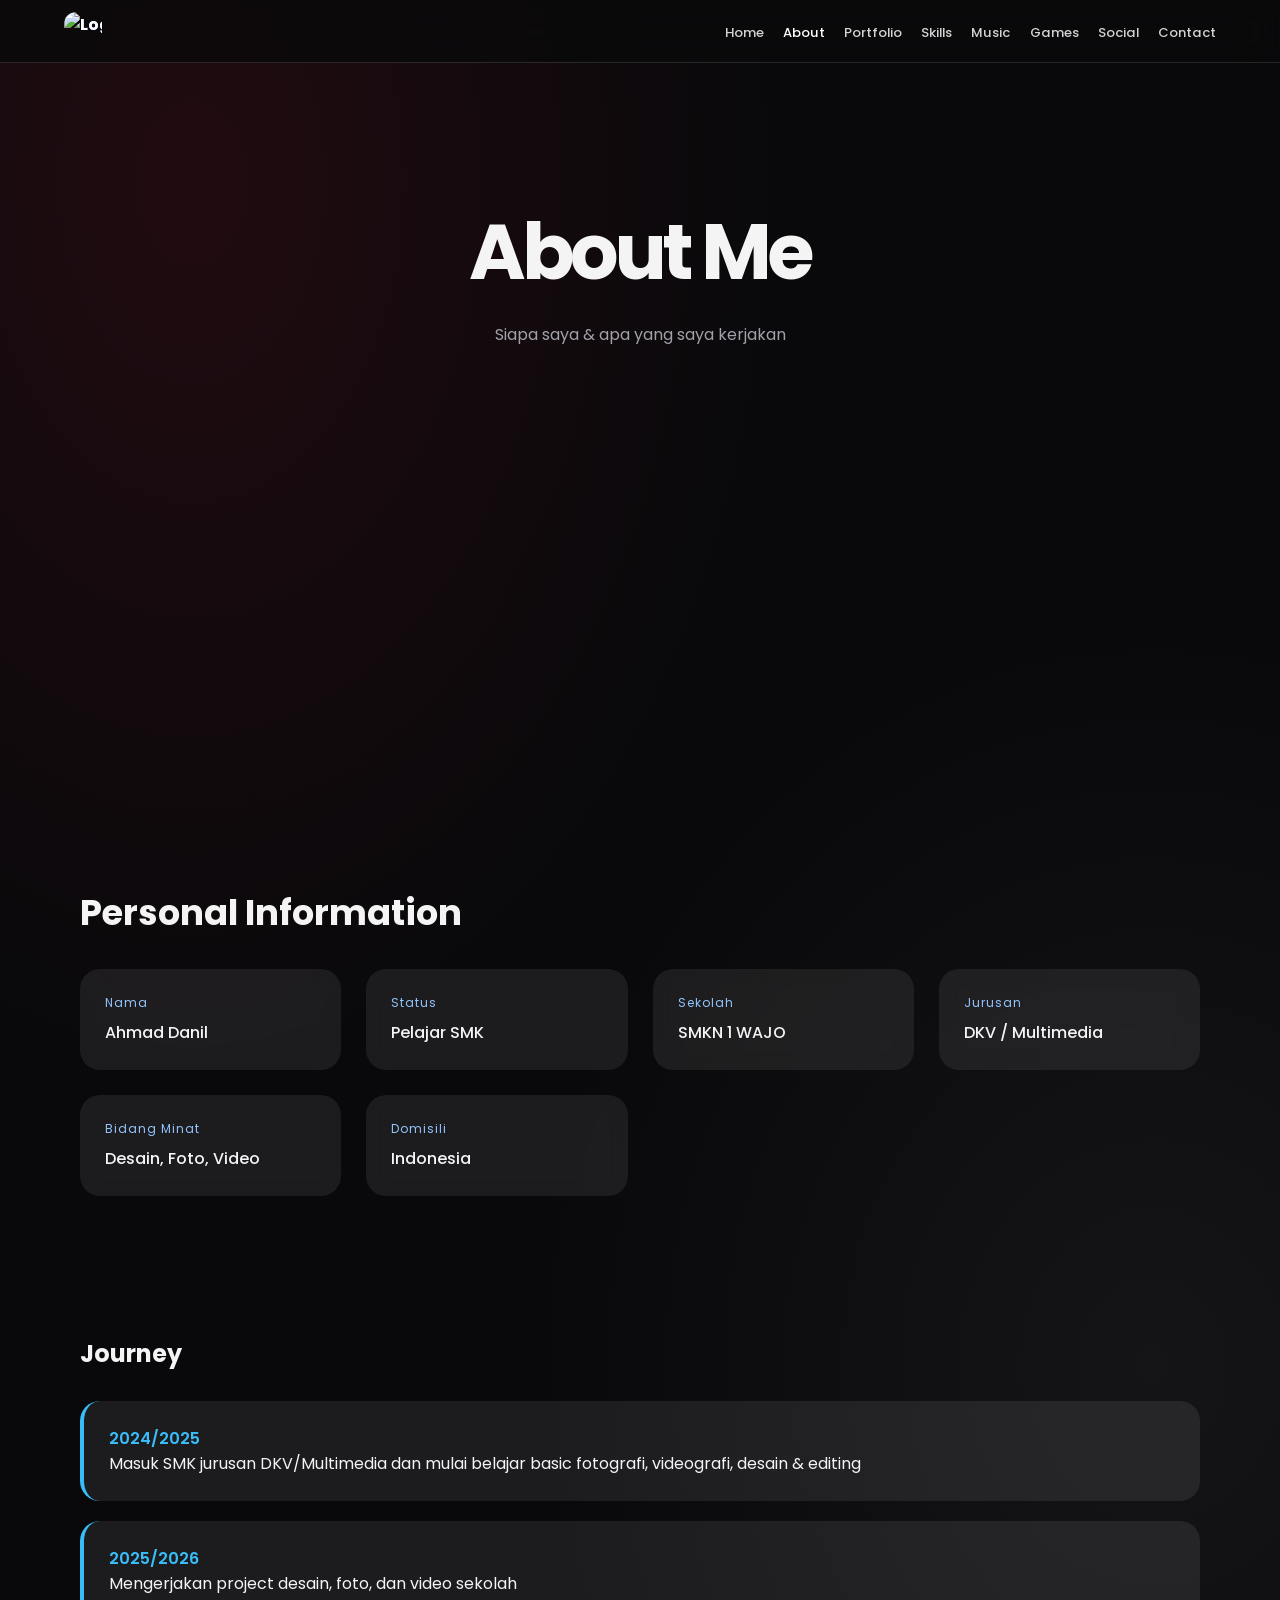
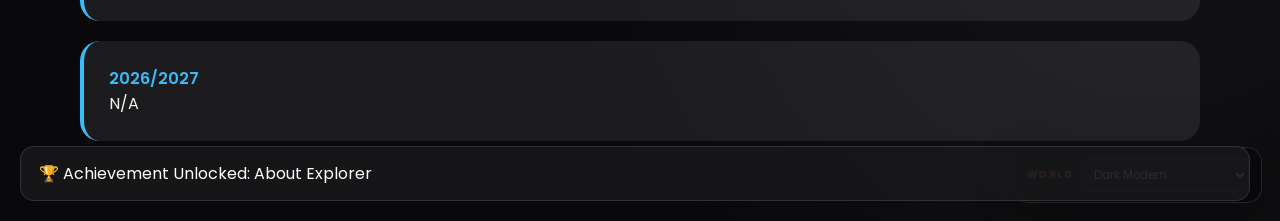
==== about.html @ e3b8fa99 "Fix profile portrait fallback and DKV heading" ====
<!DOCTYPE html>
<html lang="id">
<head>
  <meta charset="UTF-8">
  <title>About | Ahmad Danil</title>
  <meta name="viewport" content="width=device-width, initial-scale=1.0">
  <link rel="stylesheet" href="style.css">
</head>
<body>

<nav>
  <div class="logo" id="secretLogo">
    <img src="motion1.gif" alt="Logo">
  </div>

  <ul>
    <li><a href="index.html">Home</a></li>
    <li><a class="active" href="about.html">About</a></li>
    <li><a href="portofolio.html">Portfolio</a></li>
    <li><a href="skills.html">Skills</a></li>
    <li><a href="music.html">Music</a></li>
    <li><a href="games.html">Games</a></li>
    <li><a href="social.html">Social</a></li>
    <li><a href="contact.html">Contact</a></li>
  </ul>
</nav>

<section class="page-title">
  <h1>About Me</h1>
  <p>Siapa saya & apa yang saya kerjakan</p>
</section>

<section class="about-wrap">
  <div class="about-img">
    <img src="profile.jpg" data-fallback="WhatsApp%20Image%202026-09-15%20at%2008.27.59.jpeg" alt="Foto Ahmad Danil">
  </div>

  <div class="about-text">
    <h2>Ahmad Danil</h2>
    <h4>SMKN 1 WAJO · DESAIN KOMUNIKASI VISUAL</h4>
    <p>
      Saya adalah siswa SMKN 1 WAJO jurusan DKV/Multimedia yang memiliki minat besar
      pada dunia visual kreatif. Saya terbiasa mengerjakan desain grafis,
      fotografi, videografi, serta editing video dengan pendekatan modern.
    </p>
    <p>
      Bagi saya, visual bukan hanya tampilan, tetapi juga cara bercerita.
    </p>
  </div>
</section>

<section class="personal-info">
  <h2>Personal Information</h2>

  <div class="info-grid">
    <div class="info-item">
      <span>Nama</span>
      <p>Ahmad Danil</p>
    </div>

    <div class="info-item">
      <span>Status</span>
      <p>Pelajar SMK</p>
    </div>

    <div class="info-item">
      <span>Sekolah</span>
      <p>SMKN 1 WAJO</p>
    </div>

    <div class="info-item">
      <span>Jurusan</span>
      <p>DKV / Multimedia</p>
    </div>

    <div class="info-item">
      <span>Bidang Minat</span>
      <p>Desain, Foto, Video</p>
    </div>

    <div class="info-item">
      <span>Domisili</span>
      <p>Indonesia</p>
    </div>
  </div>
</section>

<section class="timeline">
  <h2>Journey</h2>

  <div class="timeline-item">
    <span>2024/2025</span>
    <p>Masuk SMK jurusan DKV/Multimedia dan mulai belajar basic fotografi, videografi, desain & editing</p>
  </div>

  <div class="timeline-item">
    <span>2025/2026</span>
    <p>Mengerjakan project desain, foto, dan video sekolah</p>
  </div>

  <div class="timeline-item">
    <span>2026/2027</span>
    <p>N/A</p>
  </div>
</section>

<div id="achievement">
  🏆 Achievement Unlocked:
  About Explorer
</div>

<script src="main.js"></script>

</body>
</html>
---- style.css ----
@import url('https://fonts.googleapis.com/css2?family=Poppins:wght@300;400;600;700&display=swap');

:root {
  --blue: #38bdf8;
  --purple: #818cf8;
  --dark: #020617;
  --glass: rgba(255,255,255,0.08);
}

* {
  margin: 0;
  padding: 0;
  box-sizing: border-box;
  font-family: 'Poppins', sans-serif;
}

body {
  background: radial-gradient(circle at top, #0f172a, #020617 60%);
  color: #e5e7eb;
  overflow-x: hidden;
}

/* ===== BACKGROUND ANIMATED BLOBS ===== */
.blob {
  position: absolute;
  width: 300px;
  height: 300px;
  background: linear-gradient(135deg, var(--blue), var(--purple));
  filter: blur(120px);
  opacity: 0.4;
  animation: float 10s infinite alternate;
}

.blob.one { top: 10%; left: 5%; }
.blob.two { bottom: 10%; right: 5%; animation-delay: 3s; }

@keyframes float {
  from { transform: translateY(0); }
  to { transform: translateY(-60px); }
}

/* ===== NAVBAR ===== */
nav {
  position: fixed;
  width: 100%;
  top: 0;
  backdrop-filter: blur(12px);
  background: rgba(2,6,23,.7);
  display: flex;
  justify-content: space-between;
  padding: 18px 70px;
  z-index: 100;
}

.logo {
  font-size: 1.6rem;
  font-weight: 700;
  background: linear-gradient(90deg, var(--blue), var(--purple));
  -webkit-background-clip: text;
  -webkit-text-fill-color: transparent;
}

nav ul {
  list-style: none;
  display: flex;
  gap: 30px;
}

nav ul li a {
  color: #e5e7eb;
  text-decoration: none;
  font-weight: 500;
  position: relative;
}

nav ul li a::after {
  content: "";
  position: absolute;
  left: 0;
  bottom: -6px;
  width: 0;
  height: 2px;
  background: var(--blue);
  transition: .3s;
}

nav ul li a:hover::after {
  width: 100%;
}

/* ===== HERO ===== */
.hero {
  min-height: 100vh;
  padding: 140px 80px;
  display: grid;
  grid-template-columns: 1.2fr 1fr;
  align-items: center;
}

.hero h1 {
  font-size: 3.8rem;
}

.hero span {
  background: linear-gradient(90deg, var(--blue), var(--purple));
  -webkit-background-clip: text;
  -webkit-text-fill-color: transparent;
}

.hero p {
  margin: 20px 0;
  line-height: 1.9;
  max-width: 520px;
}

.btn {
  display: inline-block;
  padding: 14px 36px;
  border-radius: 40px;
  background: linear-gradient(90deg, var(--blue), var(--purple));
  color: #020617;
  font-weight: 600;
  text-decoration: none;
  transition: .3s;
}

.btn:hover {
  transform: translateY(-5px) scale(1.03);
  box-shadow: 0 20px 40px rgba(129,140,248,.4);
}

/* ===== PORTFOLIO CARD ===== */
.grid {
  display: grid;
  grid-template-columns: repeat(auto-fit,minmax(260px,1fr));
  gap: 30px;
  padding: 80px;
}

.card {
  position: relative;
  height: 280px;
  border-radius: 25px;
  overflow: hidden;
  background: #020617;
  cursor: pointer;
}

.card::before {
  content: "";
  position: absolute;
  inset: 0;
  background: linear-gradient(180deg, transparent, rgba(2,6,23,.9));
}

.card h3 {
  position: absolute;
  bottom: 20px;
  left: 20px;
}

.card:hover {
  transform: translateY(-10px);
}

/* ===== SKILLS BAR ===== */
.skill {
  margin: 25px 80px;
}

.skill span {
  display: flex;
  justify-content: space-between;
}

.bar {
  height: 10px;
  background: #020617;
  border-radius: 20px;
  overflow: hidden;
  margin-top: 8px;
}

.bar div {
  height: 100%;
  background: linear-gradient(90deg, var(--blue), var(--purple));
  width: 0;
  transition: width 1.5s ease;
}
/* ===== ABOUT ===== */
.about-wrap {
  padding: 60px 80px;
  display: grid;
  grid-template-columns: 1fr 1.2fr;
  gap: 60px;
  align-items: center;
}

.about-img img {
  width: 360px;        /* ukuran FIX */
  max-width: 100%;    /* biar aman di layar kecil */
  height: auto;       /* PENTING: anti ke-cut */
  object-fit: cover;
  border-radius: 30px;
  box-shadow: 0 25px 60px rgba(56,189,248,.35);
  display: block;
}

.about-text h2 {
  font-size: 2.4rem;
}

.about-text h4 {
  color: #94a3b8;
  margin-bottom: 20px;
}

.about-text p {
  line-height: 1.9;
  margin-bottom: 15px;
}

/* TIMELINE */
.timeline {
  padding: 60px 80px;
}

.timeline h2 {
  margin-bottom: 30px;
}

.timeline-item {
  background: rgba(255,255,255,.08);
  padding: 25px;
  border-radius: 20px;
  margin-bottom: 20px;
  border-left: 4px solid var(--blue);
}

.timeline-item span {
  font-weight: 600;
  color: var(--blue);
}

/* ===== CONTACT ===== */
.contact-wrap {
  padding: 60px 80px;
  display: grid;
  grid-template-columns: 1fr 1fr;
  gap: 50px;
}

.contact-info {
  display: grid;
  gap: 20px;
}

.contact-card {
  padding: 30px;
  border-radius: 25px;
  background: rgba(255,255,255,.08);
  transition: .3s;
}

.contact-card:hover {
  transform: translateY(-8px);
  box-shadow: 0 20px 40px rgba(129,140,248,.3);
}

/* FORM */
.contact-form {
  background: rgba(255,255,255,.08);
  padding: 40px;
  border-radius: 30px;
}

.contact-form h3 {
  margin-bottom: 20px;
}

.contact-form input,
.contact-form textarea {
  width: 100%;
  padding: 14px;
  margin-bottom: 15px;
  border: none;
  border-radius: 12px;
  background: #020617;
  color: #e5e7eb;
}

.contact-form button {
  width: 100%;
  padding: 14px;
  border: none;
  border-radius: 30px;
  background: linear-gradient(90deg, var(--blue), var(--purple));
  font-weight: 600;
  cursor: pointer;
}
/* ===== SKILLS GRID ===== */
.skill-grid {
  padding: 60px 80px;
  display: grid;
  grid-template-columns: repeat(auto-fit, minmax(260px,1fr));
  gap: 30px;
}

.skill-card {
  background: rgba(255,255,255,.08);
  border-radius: 25px;
  padding: 30px;
  transition: .4s;
}

.skill-card:hover {
  transform: translateY(-10px);
  box-shadow: 0 25px 50px rgba(129,140,248,.35);
}

.skill-card h3 {
  margin-bottom: 8px;
}

.skill-card p {
  font-size: .9rem;
  color: #cbd5f5;
  margin-bottom: 15px;
}

/* TOOLS */
.tools {
  padding: 40px 80px;
}

.tools h2 {
  margin-bottom: 25px;
}

.tools-grid {
  display: flex;
  flex-wrap: wrap;
  gap: 15px;
}

.tools-grid span {
  padding: 10px 18px;
  background: rgba(255,255,255,.08);
  border-radius: 30px;
  font-size: .9rem;
  transition: .3s;
}

.tools-grid span:hover {
  background: linear-gradient(90deg,var(--blue),var(--purple));
  color: #020617;
}

/* STATS */
.stats {
  padding: 60px 80px 100px;
  display: grid;
  grid-template-columns: repeat(auto-fit,minmax(200px,1fr));
  gap: 30px;
}

.stat {
  text-align: center;
  background: rgba(255,255,255,.08);
  border-radius: 25px;
  padding: 40px 20px;
}

.stat h1 {
  font-size: 3rem;
  background: linear-gradient(90deg,var(--blue),var(--purple));
  -webkit-background-clip: text;
  -webkit-text-fill-color: transparent;
}
/* ===== PORTFOLIO FILTER ===== */
.portfolio-filter {
  padding: 20px 80px 50px;
  display: flex;
  gap: 15px;
  flex-wrap: wrap;
}

.filter-btn {
  padding: 10px 22px;
  border-radius: 30px;
  border: none;
  background: rgba(255,255,255,.08);
  color: #e5e7eb;
  cursor: pointer;
  transition: .3s;
}

.filter-btn.active,
.filter-btn:hover {
  background: linear-gradient(90deg,var(--blue),var(--purple));
  color: #020617;
  font-weight: 600;
}

/* ===== PORTFOLIO GRID ===== */
.portfolio-grid {
  padding: 0 80px 100px;
  display: grid;
  grid-template-columns: repeat(auto-fit,minmax(280px,1fr));
  gap: 30px;
}

.portfolio-item {
  position: relative;
  height: 280px;
  border-radius: 25px;
  background: linear-gradient(135deg,#020617,#0f172a);
  background-size: contain;      /* ⬅️ ini yang penting */
  background-position: center;
  background-repeat: no-repeat;
  overflow: hidden;
  cursor: pointer;
  transform: translateY(30px);
  opacity: 0;
  transition: .6s;
}

/* Fake thumbnail */
.portfolio-item::before {
  content: "";
  position: absolute;
  inset: 0;
  background: linear-gradient(135deg,rgba(56,189,248,.25),rgba(129,140,248,.15));
}

/* Overlay */
.overlay {
  position: absolute;
  inset: 0;
  background: linear-gradient(180deg,transparent,rgba(2,6,23,.95));
  display: flex;
  flex-direction: column;
  justify-content: flex-end;
  padding: 25px;
  opacity: 0;
  transition: .4s;
}

.portfolio-item:hover .overlay {
  opacity: 1;
}

.portfolio-item:hover {
  transform: translateY(-12px) scale(1.02);
  box-shadow: 0 30px 60px rgba(129,140,248,.35);
}

/* Show animation */
.portfolio-item.show {
  opacity: 1;
  transform: translateY(0);
}
/* ===== PERSONAL INFO ===== */
.personal-info {
  padding: 80px;
}

.personal-info h2 {
  margin-bottom: 30px;
  font-size: 2.2rem;
}

.info-grid {
  display: grid;
  grid-template-columns: repeat(auto-fit, minmax(220px, 1fr));
  gap: 25px;
}

.info-item {
  background: rgba(255,255,255,.08);
  border-radius: 20px;
  padding: 25px;
  transition: .4s;
  backdrop-filter: blur(10px);
}

.info-item:hover {
  transform: translateY(-8px);
  box-shadow: 0 20px 40px rgba(129,140,248,.35);
}

.info-item span {
  display: block;
  font-size: .75rem;
  letter-spacing: 1px;
  color: #93c5fd;
  margin-bottom: 8px;
}

.info-item p {
  font-size: 1rem;
  font-weight: 500;
}
/* ===============================
   HERO IMAGE FIX (HOME)
================================ */
.hero img {
  width: 320px;      /* ukuran foto */
  max-width: 100%;
  height: auto;      /* ANTI KE CUT */
  object-fit: cover;
  display: block;
}
/* =========================================
   INTERACTIVE HOME + ABOUT (ONE BLOCK)
========================================= */

/* HERO IMAGE */
.hero img {
  width: 320px;
  max-width: 100%;
  border-radius: 22px;
  animation: float 6s ease-in-out infinite;
  transition: 0.4s;
  box-shadow: 0 30px 70px rgba(0,255,255,0.35);
}

.hero img:hover {
  transform: scale(1.05) rotate(1deg);
  box-shadow: 0 40px 90px rgba(0,255,255,0.55);
}

/* FLOATING */
@keyframes float {
  0% { transform: translateY(0); }
  50% { transform: translateY(-18px); }
  100% { transform: translateY(0); }
}

/* HERO TEXT GLOW */
.hero h1 span {
  background: linear-gradient(90deg,#00ffff,#7c7cff);
  -webkit-background-clip: text;
  -webkit-text-fill-color: transparent;
  animation: glow 3s infinite alternate;
}

@keyframes glow {
  from { text-shadow: 0 0 10px rgba(0,255,255,.3); }
  to   { text-shadow: 0 0 30px rgba(0,255,255,.9); }
}

/* BUTTON SHINE */
.btn {
  position: relative;
  overflow: hidden;
}

.btn::after {
  content: "";
  position: absolute;
  inset: 0;
  left: -100%;
  background: linear-gradient(120deg,transparent,rgba(255,255,255,.5),transparent);
  transition: .6s;
}

.btn:hover::after {
  left: 100%;
}

/* ABOUT IMAGE */
.about-img img {
  width: 300px;
  max-width: 100%;
  border-radius: 22px;
  transition: .4s;
  box-shadow: 0 25px 60px rgba(0,0,0,.45);
}

.about-img img:hover {
  transform: scale(1.05) rotate(-1deg);
}

/* ABOUT INFO CARD */
.about-info {
  display: grid;
  grid-template-columns: repeat(auto-fit,minmax(160px,1fr));
  gap: 15px;
  margin-top: 30px;
}

.about-info div {
  padding: 16px;
  border-radius: 14px;
  background: rgba(255,255,255,.08);
  backdrop-filter: blur(10px);
  transition: .35s;
}

.about-info div:hover {
  background: rgba(0,255,255,.18);
  transform: translateY(-6px);
}

.about-info span {
  display: block;
  font-size: 12px;
  color: #00ffff;
  margin-bottom: 4px;
}

/* SCROLL FADE */
section,
.about-img,
.about-text {
  opacity: 0;
  transform: translateY(40px);
  transition: .8s ease;
}

.show {
  opacity: 1;
  transform: translateY(0);
}
body {
  padding-top: 100px;
}
.page-title {
  padding: 140px 80px 60px;
  text-align: center;
}

.page-title h1 {
  font-size: 3rem;
}

.page-title p {
  color: #94a3b8;
}
.logo img {
  width: 42px;
  height: 42px;
  object-fit: cover;
  border-radius: 30%;
}
nav {
  padding: 8px 50px; 
  min-height: auto;
}
nav {
  display: flex;
  align-items: center;
}
.portfolio-item {
  position: relative;
  height: 280px;
  border-radius: 25px;
  overflow: hidden;

  /* BLUR BACKGROUND */
  background-size: cover;
  background-position: center;
}

/* layer blur */
.portfolio-item::before {
  content: "";
  position: absolute;
  inset: 0;
  background: inherit; /* PAKE GAMBAR YANG SAMA */
  background-size: cover;
  background-position: center;
  filter: blur(22px);
  transform: scale(1.2);
  opacity: .6;
}
.portfolio-item::after {
  content: "";
  position: absolute;
  inset: 0;
  background: inherit;
  background-size: contain; 
  background-position: center;
  background-repeat: no-repeat;
  z-index: 2;
}
.overlay {
  position: absolute;
  inset: 0;
  z-index: 3;

  display: flex;
  flex-direction: column;
  justify-content: flex-end;

  padding: 25px;
  background: linear-gradient(180deg, transparent, rgba(2,6,23,.95));
  opacity: 0;
  transition: .4s;
}
.music-grid,
.game-grid,
.social-grid {
  padding: 80px;
  display: grid;
  grid-template-columns: repeat(auto-fit,minmax(250px,1fr));
  gap: 30px;
}

.music-card,
.game-card,
.social-card {
  position: relative;
  overflow: hidden;
  border-radius: 24px;
  background: rgba(255,255,255,.08);
  backdrop-filter: blur(10px);
  transition: .4s;
  text-decoration: none;
  color: white;
}

.music-card:hover,
.game-card:hover,
.social-card:hover {
  transform: translateY(-10px) scale(1.03);
  box-shadow: 0 30px 60px rgba(0,255,255,.25);
}

.music-card img,
.game-card img,
.social-card img {
  width: 100%;
  height: 240px;
  object-fit: cover;
}

.social-card {
  padding: 25px;
  text-align: center;
}

.social-card img {
  width: 90px;
  height: 90px;
  object-fit: contain;
}
/* ===================================
   MUSIC / GAME / SOCIAL
=================================== */

.music-grid,
.game-grid,
.social-grid {

  padding: 80px;
  display: grid;

  grid-template-columns:
  repeat(auto-fit,minmax(260px,1fr));

  gap: 30px;
}

.music-card,
.game-card,
.social-card {

  position: relative;
  overflow: hidden;
  border-radius: 24px;

  background: rgba(255,255,255,.08);

  backdrop-filter: blur(12px);

  transition: .4s;
}

.music-card:hover,
.game-card:hover,
.social-card:hover {

  transform: translateY(-10px) scale(1.03);

  box-shadow:
  0 30px 60px rgba(0,255,255,.25);
}

.music-card img,
.game-card img {

  width: 100%;
  height: 260px;
  object-fit: cover;
}

.social-card {

  padding: 40px 20px;
  text-align: center;
  text-decoration: none;
  color: white;
}

.social-card img {

  width: 90px;
  height: 90px;
  object-fit: contain;
  margin-bottom: 20px;
}

.spotify-section {

  padding: 0 80px 100px;
}

.spotify-section h2 {

  margin-bottom: 20px;
}

.overlay {

  position: absolute;
  inset: 0;

  background:
  linear-gradient(
    180deg,
    transparent,
    rgba(2,6,23,.95)
  );

  display: flex;
  flex-direction: column;
  justify-content: flex-end;

  padding: 25px;

  transition: .4s;
}

.page-title {

  padding: 150px 80px 60px;
  text-align: center;
}

.page-title h1 {

  font-size: 3rem;
  margin-bottom: 10px;
}

.page-title p {

  color: #94a3b8;
}
.music-grid{
  display:grid;
  grid-template-columns:
  repeat(auto-fit,minmax(220px,1fr));

  gap:25px;
  padding:40px 80px;
}

.music-card{
  position:relative;
  aspect-ratio:1/1;
  border-radius:24px;
  overflow:hidden;
  cursor:pointer;

  transition:.4s;
  background:#111827;
}

.music-card img{
  width:100%;
  height:100%;
  object-fit:cover;
  transition:.5s;
}

.music-overlay{
  position:absolute;
  inset:0;

  background:linear-gradient(
    to top,
    rgba(0,0,0,.8),
    transparent
  );

  display:flex;
  flex-direction:column;
  justify-content:flex-end;

  padding:20px;
}

.music-card:hover{
  transform:translateY(-10px);
  box-shadow:0 25px 60px rgba(0,255,255,.25);
}

.music-card:hover img{
  transform:scale(1.08);
}
/* =========================
   GAMES
========================= */

.games-section {
  padding: 40px 80px;
}

.games-section h2 {
  margin-bottom: 25px;
  font-size: 2rem;
}

.games-grid {
  display: grid;
  grid-template-columns: repeat(auto-fit,minmax(220px,1fr));
  gap: 25px;
}

/* 1:1 CARD */
.game-card {
  position: relative;
  aspect-ratio: 1 / 1;
  border-radius: 25px;
  overflow: hidden;
  display: block;
  background: #111827;
  transition: .4s;
  text-decoration: none;
}

.game-card img {
  width: 100%;
  height: 100%;
  object-fit: cover;
  transition: .5s;
}

/* OVERLAY */
.game-overlay {
  position: absolute;
  inset: 0;
  background: linear-gradient(
    to top,
    rgba(0,0,0,.9),
    rgba(0,0,0,.1)
  );

  display: flex;
  align-items: end;
  padding: 20px;
}

.game-overlay h3 {
  color: white;
  font-size: 1.2rem;
}

/* HOVER */
.game-card:hover {
  transform: translateY(-10px);
  box-shadow: 0 25px 60px rgba(0,255,255,.25);
}

.game-card:hover img {
  transform: scale(1.08);
}
.hero {
  display: grid;
  grid-template-columns: 1fr 1fr;
  align-items: center;
}

.hero img {
  width: 360px;
  justify-self: end;
  margin-right: 120px;
  border-radius: 28px;
}

/* ===== MUSIC TITLE CENTER ===== */

.favorite-section h2,
.spotify-section h2{

  text-align:center;

  font-size:2rem;

  margin-bottom:35px;
}

/* GLOW LINE */
.favorite-section h2::after,
.spotify-section h2::after{

  content:"";

  display:block;

  width:90px;
  height:4px;

  margin:12px auto 0;

  border-radius:20px;

  background:linear-gradient(
    90deg,
    #00ffff,
    #7c7cff
  );
}

html{
  scroll-behavior:smooth;
}

/* ===== CUSTOM SCROLLBAR ===== */

html{
  scroll-behavior:smooth;
}

::-webkit-scrollbar{
  width:12px;
}

::-webkit-scrollbar-track{
  background:#020617;
}

::-webkit-scrollbar-thumb{

  background:linear-gradient(
    180deg,
    #00ffff,
    #7c7cff
  );

  border-radius:20px;

  border:2px solid #020617;
}

::-webkit-scrollbar-thumb:hover{

  background:linear-gradient(
    180deg,
    #38bdf8,
    #818cf8
  );
}

::-webkit-scrollbar-button{
  display:block;
  height:14px;
  background:#111827;
}

/* =========================
   LOADING SCREEN
========================= */

#loader{

  position:fixed;
  inset:0;

  background:#020617;

  display:flex;
  flex-direction:column;
  justify-content:center;
  align-items:center;

  z-index:999999;

  transition:1s ease;
}

/* LOGO */
.loader-logo{

  width:120px;
  height:120px;

  object-fit:cover;

  margin-bottom:20px;

  filter:
  drop-shadow(0 0 20px #00ffff);

  animation:
  floatLogo 3s ease-in-out infinite;
}

/* TITLE */
#loader h1{

  font-size:2.5rem;

  background:linear-gradient(
    90deg,
    #00ffff,
    #7c7cff
  );

  -webkit-background-clip:text;
  -webkit-text-fill-color:transparent;

  margin-bottom:10px;
}

/* TEXT */
#loader p{

  color:#94a3b8;

  letter-spacing:2px;

  animation:
  pulse 2s infinite;
}

/* FLOAT */
@keyframes floatLogo{

  0%{
    transform:translateY(0);
  }

  50%{
    transform:translateY(-12px);
  }

  100%{
    transform:translateY(0);
  }
}

/* PULSE */
@keyframes pulse{

  0%{
    opacity:.4;
  }

  50%{
    opacity:1;
  }

  100%{
    opacity:.4;
  }
}

/* HIDE */
.loader-hide{

  opacity:0;
  visibility:hidden;
}

/* =========================
   PAGE TRANSITION
========================= */

body{

  opacity:0;

  transform:translateY(20px);

  transition:
  opacity .6s ease,
  transform .6s ease;
}

/* PAGE READY */
body.page-loaded{

  opacity:1;

  transform:translateY(0);
}

/* EXIT */
body.fade-out{

  opacity:0;

  transform:translateY(20px);
}

/* =========================
   CYBER MODE
========================= */

body.cyber-mode{

  filter:
  hue-rotate(120deg)
  saturate(1.4);

  transition:1s;
}

/* =========================
   ACHIEVEMENT
========================= */

#achievement{

  position:fixed;

  bottom:30px;
  right:30px;

  background:
  rgba(0,0,0,.85);

  padding:18px 25px;

  border-radius:18px;

  border:
  1px solid #00ffff;

  color:white;

  transform:
  translateX(400px);

  transition:.6s;

  z-index:999999;
}

#achievement.show{

  transform:
  translateX(0);
}

/* =========================
   MATRIX MODE
========================= */

body.matrix-mode{

  filter:
  hue-rotate(220deg)
  brightness(.9);
}

/* SECRET PLAYER */

#secret-player{

  position:fixed;

  bottom:30px;
  left:30px;

  width:320px;

  opacity:0;
  visibility:hidden;

  transform:
  translateY(30px);

  transition:.5s;

  z-index:999999;
}

#secret-player.show{

  opacity:1;
  visibility:visible;

  transform:
  translateY(0);
}

/* SECRET PLAYER */

#secret-player{

  position:fixed;

  bottom:30px;
  left:30px;

  z-index:999999;

  opacity:0;
  visibility:hidden;

  transform:translateY(20px);

  transition:.4s;
}

#secret-player.show{

  opacity:1;
  visibility:visible;

  transform:translateY(0);
}

/* PLAYER */

#rickroll-player{

  border:none;

  border-radius:18px;

  box-shadow:
  0 20px 50px rgba(0,0,0,.45);
}

/* CLOSE */

#close-player{

  position:absolute;

  top:-10px;
  left:-10px;

  width:28px;
  height:28px;

  border:none;

  border-radius:50%;

  cursor:pointer;

  background:#ff4d4d;

  color:white;

  font-weight:bold;

  z-index:2;
}

/* RANDOM QUOTE */

#quote{

  margin-top:15px;

  color:#94a3b8;

  font-size:.95rem;

  letter-spacing:.5px;

  opacity:.8;
}

/* =========================
   MOBILE RESPONSIVE
========================= */

@media (max-width:768px){

  /* NAVBAR */
  nav{

    padding:12px 20px;

    flex-direction:column;

    gap:15px;
  }

  nav ul{

    gap:15px;

    flex-wrap:wrap;

    justify-content:center;
  }

  /* HERO */
  .hero{

    grid-template-columns:1fr;

    text-align:center;

    padding:140px 25px 80px;
  }

  .hero h1{

    font-size:2.2rem;
  }

  .hero p{

    margin:auto;
  }

  .hero img{

    width:240px;

    margin:auto;
  }

  /* ABOUT */
  .about-wrap{

    grid-template-columns:1fr;

    padding:40px 25px;

    text-align:center;
  }

  .about-img img{

    margin:auto;
  }

  /* GRID */
  .portfolio-grid,
  .music-grid,
  .games-grid,
  .social-grid{

    padding:20px;

    grid-template-columns:1fr;
  }

  /* PAGE TITLE */
  .page-title{

    padding:140px 20px 40px;
  }

  .page-title h1{

    font-size:2rem;
  }

  /* CONTACT */
  .contact-wrap{

    grid-template-columns:1fr;

    padding:40px 20px;
  }

  /* SPOTIFY */
  iframe{

    width:100%;
  }

  /* SECRET PLAYER */
  #secret-player{

    left:50%;

    transform:
    translateX(-50%);
  }

}

/* DANIERU CREATIVE PORTFOLIO REFRESH */
:root{--accent:#f04452;--surface:rgba(255,255,255,.065);--line:rgba(255,255,255,.12);--muted:#a1a1aa}
html{scroll-behavior:smooth}body{padding-top:94px;background:#09090b;color:#f4f4f5;min-height:100vh;transition:background .4s,color .4s}
body:before{content:"";position:fixed;inset:0;pointer-events:none;z-index:-1;background:radial-gradient(ellipse at 15% 10%,rgba(190,24,50,.13),transparent 38%),radial-gradient(ellipse at 90% 75%,rgba(63,63,70,.22),transparent 38%)}
nav{left:0;right:0;width:100%;padding:12px clamp(16px,5vw,72px);gap:22px;background:rgba(9,9,11,.78);border-bottom:1px solid var(--line);backdrop-filter:blur(22px)}
nav .logo{display:flex;align-items:center;gap:10px;text-decoration:none;white-space:nowrap;font-size:1rem;color:#fff;-webkit-text-fill-color:#fff}
nav .logo img{width:38px;height:38px;object-fit:cover;border-radius:12px}nav ul{align-items:center;gap:clamp(8px,1.5vw,23px);flex-wrap:wrap}nav ul li a{font-size:.82rem;color:#d4d4d8}nav ul li a.active,nav ul li a:hover{color:#fff}nav ul li a:after{background:var(--accent)}
main{max-width:1440px;margin:auto}.hero{min-height:calc(100vh - 95px);padding:clamp(48px,8vw,110px) clamp(22px,8vw,120px);grid-template-columns:1.15fr .85fr;gap:6vw}
.hero h1{font-size:clamp(3.4rem,7vw,6.5rem);line-height:1.02;letter-spacing:-.065em}.hero h1 span{background:linear-gradient(100deg,#fff 5%,#fb7185 80%);-webkit-background-clip:text;-webkit-text-fill-color:transparent}
.hero h3{font-size:.9rem;letter-spacing:.14em;color:#d4d4d8;margin-top:18px}.hero p{color:#a1a1aa;max-width:560px;font-size:1rem}
.eyebrow{display:inline-block;color:#fb7185;font-size:.7rem;font-weight:700;letter-spacing:.2em;margin-bottom:15px}
.hero-actions{display:flex;gap:12px;flex-wrap:wrap;margin-top:30px}.btn{background:linear-gradient(120deg,#fb7185,#e11d48);color:white;padding:13px 23px;border-radius:14px;font-size:.9rem;box-shadow:0 12px 35px rgba(225,29,72,.18)}.btn-ghost{background:rgba(255,255,255,.06);border:1px solid var(--line);color:#fff;box-shadow:none}
.hero-meta{display:flex;gap:20px;flex-wrap:wrap;margin-top:32px;color:#a1a1aa;font-size:.78rem}.hero-portrait-wrap{position:relative;display:grid;place-items:center;min-height:360px}
.hero-portrait{width:min(100%,390px);height:440px;object-fit:cover;object-position:center;border-radius:32px;border:1px solid rgba(255,255,255,.18);box-shadow:0 35px 100px rgba(0,0,0,.5);position:relative;z-index:2;background:#18181b}
.portrait-orbit{position:absolute;width:min(90%,440px);aspect-ratio:1;border:1px solid rgba(251,113,133,.28);border-radius:50%;box-shadow:0 0 80px rgba(225,29,72,.12),inset 0 0 70px rgba(225,29,72,.08)}.portrait-tag{position:absolute;z-index:3;bottom:24px;right:-8px;background:rgba(9,9,11,.8);border:1px solid var(--line);border-radius:12px;padding:12px 16px;font-size:.7rem;letter-spacing:.14em}
.home-highlights,.home-feature,.music-library,.spotify-section{padding:70px clamp(22px,8vw,120px)}.section-heading{margin-bottom:28px}.section-heading h2,.home-feature h2{font-size:clamp(2rem,4vw,3.4rem);letter-spacing:-.045em}.section-heading p,.home-feature p{color:var(--muted);margin-top:8px}
.highlight-grid{display:grid;grid-template-columns:repeat(3,1fr);gap:18px}.highlight-card{display:block;text-decoration:none;color:inherit;padding:27px;border:1px solid var(--line);border-radius:22px;background:var(--surface);backdrop-filter:blur(16px);transition:.3s}.highlight-card:hover{transform:translateY(-7px);border-color:rgba(251,113,133,.5)}
.highlight-card span,.highlight-card b{font-size:.7rem;letter-spacing:.13em;color:#fb7185}.highlight-card h3{font-size:1.35rem;margin:28px 0 8px}.highlight-card p{font-size:.88rem;color:var(--muted);min-height:44px}.highlight-card b{display:block;margin-top:24px}
.home-feature{display:grid;grid-template-columns:1fr 220px;align-items:center;gap:40px;border-top:1px solid var(--line)}.home-feature img{width:100%;border-radius:20px;object-fit:cover}.text-link{display:inline-block;margin-top:22px;color:#fb7185;text-decoration:none;font-weight:600}
.page-title{padding:100px 20px 55px;text-align:center}.page-title h1{font-size:clamp(2.8rem,6vw,5rem);letter-spacing:-.06em}.page-title p{color:var(--muted);margin-top:12px}
.portfolio-filter{padding:10px clamp(20px,8vw,120px) 34px;justify-content:center}.filter-btn{border:1px solid var(--line);background:var(--surface);color:#e4e4e7;padding:10px 19px}.filter-btn.active,.filter-btn:hover{background:#e11d48;color:white}
.portfolio-grid{padding:0 clamp(20px,8vw,120px) 100px;grid-template-columns:repeat(auto-fit,minmax(250px,1fr));gap:20px}.portfolio-item{height:300px;border:1px solid var(--line);background-color:#18181b;cursor:pointer;opacity:1;transform:none}
.portfolio-item>img{position:absolute;inset:0;width:100%;height:100%;object-fit:contain;z-index:1;padding:10px;transition:transform .45s}.portfolio-item:before{background:linear-gradient(180deg,rgba(9,9,11,.02),rgba(9,9,11,.35));filter:none;transform:none;opacity:1;z-index:2}.portfolio-item:after{display:none}.portfolio-item:hover>img{transform:scale(1.04)}
.portfolio-item .overlay{z-index:3;opacity:1;padding:22px;background:linear-gradient(180deg,transparent 30%,rgba(9,9,11,.94));min-height:50%}.portfolio-item .overlay h3{font-size:1.15rem}.portfolio-item .overlay p{font-size:.8rem;color:#d4d4d8}.portfolio-item[hidden]{display:none!important}
.music-grid{padding:0;grid-template-columns:repeat(auto-fit,minmax(250px,1fr));gap:18px}.music-card{border:1px solid var(--line);color:#fff;text-align:left;padding:0;cursor:pointer;display:flex;align-items:center;gap:16px;background:var(--surface)}
.music-card img{width:116px;height:116px;object-fit:cover;flex:0 0 116px}.music-card-copy{display:flex;flex-direction:column;gap:5px;padding:12px}.music-card-copy small{color:var(--muted)}.music-card-copy em{font-style:normal;font-size:.65rem;letter-spacing:.14em;color:#fb7185;margin-top:8px}.music-card.playing{border-color:#fb7185;box-shadow:0 0 35px rgba(225,29,72,.15)}
.audio-dock{display:flex;align-items:center;justify-content:space-between;gap:25px;margin-top:25px;padding:22px;border:1px solid var(--line);border-radius:18px;background:var(--surface);flex-wrap:wrap}.audio-now{display:flex;flex-direction:column;gap:5px}.audio-now b{font-size:1rem}.audio-now small{color:var(--muted)}.audio-dock audio{width:min(100%,480px);height:42px}
.spotify-section iframe{display:block;border:1px solid var(--line);margin-top:25px}footer{padding:35px 20px;text-align:center;color:#71717a;font-size:.78rem;border-top:1px solid var(--line)}
.theme-switcher{position:fixed;right:18px;bottom:18px;z-index:5000;display:flex;align-items:center;gap:9px;padding:10px 12px;border:1px solid var(--line);border-radius:15px;background:rgba(9,9,11,.85);backdrop-filter:blur(18px);box-shadow:0 12px 40px rgba(0,0,0,.25)}.theme-switcher span{font-size:.62rem;letter-spacing:.14em;color:#fb7185;font-weight:700}.theme-switcher select{max-width:170px;background:#18181b;color:#fff;border:1px solid #3f3f46;border-radius:9px;padding:7px;font-size:.72rem}
.world-visuals{position:fixed;inset:0;z-index:1;pointer-events:none;overflow:hidden;opacity:0;transition:opacity .4s}.world-visuals .world-item{position:absolute;opacity:0;transition:opacity .5s}.world-item img{display:block;max-width:100%;object-fit:contain;filter:drop-shadow(0 18px 30px rgba(0,0,0,.3))}.world-caption{position:absolute;left:20px;bottom:18px;font-size:.58rem;letter-spacing:.18em;color:rgba(255,255,255,.35)}
body[data-theme=onepiece]{background:linear-gradient(180deg,#062d4b,#075985 55%,#0c4a6e);color:#f0f9ff}body[data-theme=onepiece]:before{background:radial-gradient(ellipse at 50% 100%,rgba(56,189,248,.3),transparent 55%)}body[data-theme=onepiece] .world-visuals{opacity:1}body[data-theme=onepiece] .sunny-world{opacity:.82;right:1%;bottom:4%;width:clamp(180px,27vw,360px);animation:shipFloat 6s ease-in-out infinite}body[data-theme=onepiece] .sunny-world img{width:100%}body[data-theme=onepiece] .eyebrow{color:#fbbf24}body[data-theme=onepiece] .btn{background:linear-gradient(120deg,#fbbf24,#f97316);color:#172554}
body[data-theme=zio]{background:radial-gradient(ellipse at 75% 20%,#581c87,#09090b 55%);color:#fff}body[data-theme=zio] .world-visuals{opacity:1}body[data-theme=zio] .zio-world{opacity:.8;right:2%;top:20%;width:clamp(120px,18vw,230px);display:grid;gap:12px;justify-items:center}body[data-theme=zio] .zio-symbol{width:65%;max-height:150px}body[data-theme=zio] .zio-watch{width:100%;max-height:190px}body[data-theme=zio] .eyebrow{color:#e879f9}body[data-theme=zio] .btn{background:linear-gradient(120deg,#d946ef,#fbbf24)}
body[data-theme=spider]{background:radial-gradient(ellipse at 70% 15%,#172554,#09090b 60%);color:#fff}body[data-theme=spider] .world-visuals{opacity:1}body[data-theme=spider] .spider-world{opacity:.95;right:2%;top:7%;width:clamp(120px,18vw,245px);transform:rotate(var(--scroll-swing,0deg));transform-origin:top center;animation:spiderSwing 5s ease-in-out infinite}body[data-theme=spider] .spider-world img{width:100%;max-height:55vh}body[data-theme=spider] .spider-web{position:absolute;bottom:95%;left:53%;height:20vh;width:1px;background:linear-gradient(#e5e7eb,rgba(255,255,255,.12))}body[data-theme=spider] .eyebrow{color:#60a5fa}body[data-theme=spider] .btn{background:linear-gradient(120deg,#dc2626,#2563eb)}
body[data-theme=light]{background:#f4f4f5;color:#18181b}body[data-theme=light]:before{background:radial-gradient(ellipse at 15% 10%,rgba(251,113,133,.13),transparent 40%)}body[data-theme=light] nav{background:rgba(250,250,250,.86);border-color:rgba(24,24,27,.12)}body[data-theme=light] nav .logo,body[data-theme=light] nav ul li a{color:#18181b;-webkit-text-fill-color:#18181b}body[data-theme=light] .hero p,body[data-theme=light] .section-heading p,body[data-theme=light] .home-feature p{color:#52525b}body[data-theme=light] .hero h1 span{background:linear-gradient(100deg,#18181b,#e11d48);-webkit-background-clip:text}body[data-theme=light] .highlight-card,body[data-theme=light] .audio-dock,body[data-theme=light] .music-card{background:rgba(255,255,255,.82);color:#18181b;border-color:rgba(24,24,27,.12)}body[data-theme=light] .highlight-card p,body[data-theme=light] .music-card small{color:#52525b}body[data-theme=light] .theme-switcher{background:rgba(255,255,255,.9)}body[data-theme=light] .theme-switcher select{background:#fff;color:#18181b}
@keyframes shipFloat{0%,100%{transform:translateY(0) rotate(-1deg)}50%{transform:translateY(-13px) rotate(1deg)}}@keyframes spiderSwing{0%,100%{rotate:-3deg}50%{rotate:3deg}}
#loader{position:fixed;inset:0;z-index:6000;background:#09090b;display:grid;place-content:center;justify-items:center;gap:12px;transition:opacity .5s,visibility .5s}#loader .loader-logo{width:65px;height:65px;object-fit:cover;border-radius:18px}#loader p{color:#a1a1aa}#loader.loader-hide{opacity:0;visibility:hidden;pointer-events:none}
#achievement{position:fixed;left:20px;bottom:20px;z-index:5500;padding:14px 18px;border:1px solid var(--line);border-radius:14px;background:rgba(24,24,27,.92);color:#fff;opacity:0;transform:translateY(15px);transition:.35s;pointer-events:none}#achievement.show{opacity:1;transform:translateY(0)}
#secret-player{display:none;position:fixed;inset:0;z-index:7000;background:rgba(0,0,0,.9);place-items:center}#secret-player.show{display:grid}#close-player{position:absolute;top:25px;right:25px;padding:10px 15px}
@media(max-width:850px){nav{padding:10px 16px;align-items:flex-start;flex-direction:column;gap:8px}nav ul{gap:8px 14px}nav ul li a{font-size:.72rem}body{padding-top:115px}.hero{grid-template-columns:1fr;padding-top:55px}.hero-portrait-wrap{min-height:300px}.hero-portrait{height:340px;width:min(80%,330px)}.highlight-grid{grid-template-columns:1fr}.home-feature{grid-template-columns:1fr}.home-feature img{max-width:220px}}
@media(max-width:520px){nav ul{display:grid;grid-template-columns:repeat(4,auto);width:100%;justify-content:space-between}body{padding-top:130px}.hero h1{font-size:3.2rem}.hero-portrait{height:300px}.page-title{padding-top:70px}.audio-dock audio{width:100%}.theme-switcher{right:10px;bottom:10px;padding:8px}.theme-switcher select{max-width:145px}.portfolio-grid{grid-template-columns:1fr}}
@media(prefers-reduced-motion:reduce){*,*:before,*:after{scroll-behavior:auto!important;animation-duration:.01ms!important;animation-iteration-count:1!important;transition-duration:.01ms!important}}
/* Extra world-specific atmosphere */
body[data-theme=onepiece] .world-visuals:before{content:"";position:absolute;left:-5%;right:-5%;bottom:-30px;height:190px;opacity:.5;background:repeating-radial-gradient(ellipse at 50% 100%,transparent 0 32px,rgba(186,230,253,.32) 34px 36px,transparent 39px 58px);animation:oceanDrift 9s ease-in-out infinite alternate}
body[data-theme=onepiece] .world-visuals:after{content:"";position:absolute;top:18%;left:12%;width:100px;height:36px;opacity:.45;background:radial-gradient(ellipse at 20% 50%,#fff 0 2px,transparent 3px),radial-gradient(ellipse at 45% 35%,#fff 0 2px,transparent 3px),radial-gradient(ellipse at 70% 60%,#fff 0 2px,transparent 3px);filter:blur(.3px);animation:gullDrift 18s linear infinite}
body[data-theme=zio] .world-visuals:before{content:"";position:absolute;right:2%;top:10%;width:clamp(190px,28vw,360px);aspect-ratio:1;border:1px solid rgba(232,121,249,.25);border-radius:50%;box-shadow:0 0 0 18px rgba(217,70,239,.035),0 0 0 38px rgba(217,70,239,.025),0 0 80px rgba(217,70,239,.18);animation:timeWarp 18s linear infinite}
body[data-theme=spider] .world-visuals:before{content:"";position:absolute;inset:0;opacity:.18;background:repeating-radial-gradient(circle at 100% 0%,transparent 0 34px,rgba(255,255,255,.4) 35px 36px,transparent 37px 62px);mask-image:linear-gradient(135deg,#000,transparent 62%)}
@keyframes oceanDrift{from{transform:translateX(-2%) translateY(0)}to{transform:translateX(2%) translateY(-12px)}}
@keyframes gullDrift{0%{transform:translateX(-30vw) translateY(0)}100%{transform:translateX(120vw) translateY(-30px)}}
@keyframes timeWarp{to{transform:rotate(360deg)}}
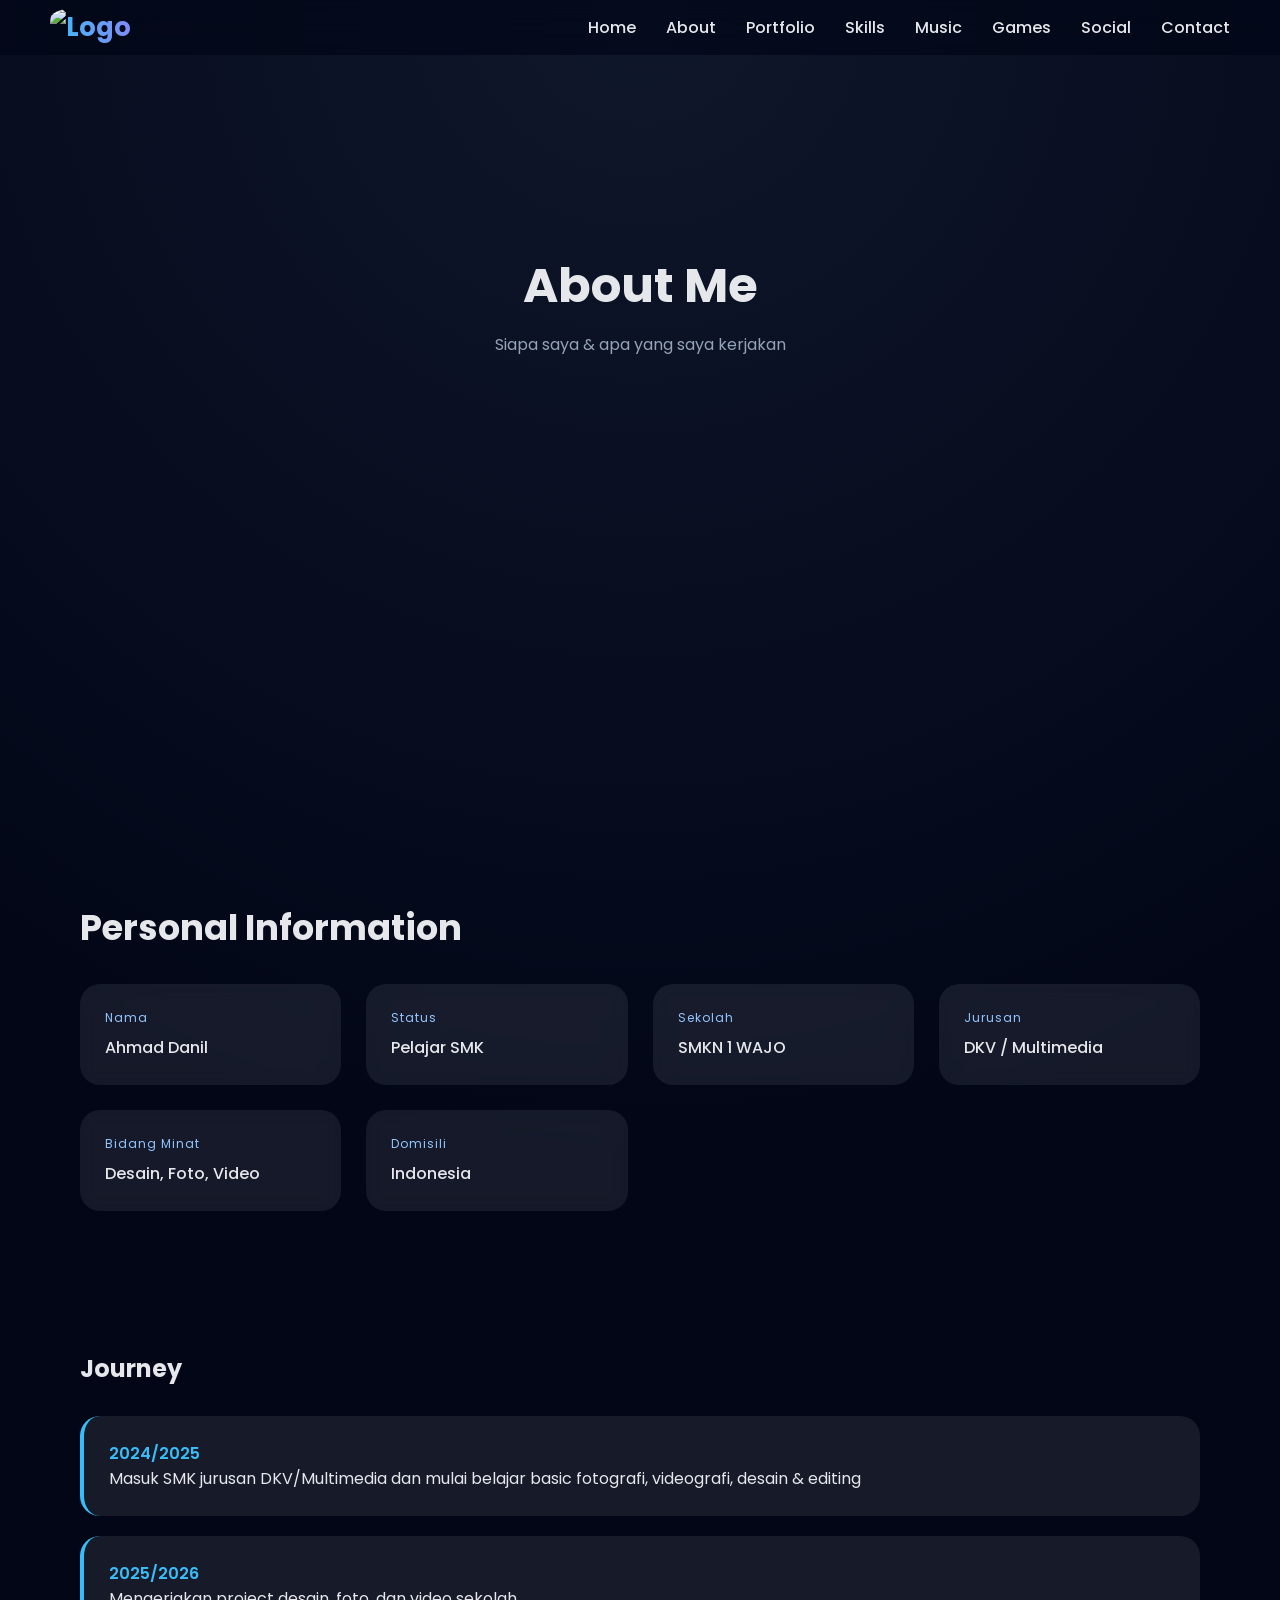
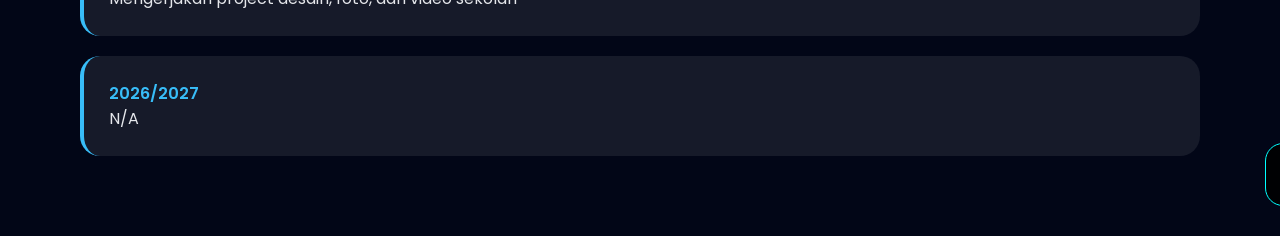
==== commit 2992dbd6: "Restore original portfolio website files" ====
--- a/about.html
+++ b/about.html
@@ -32,12 +32,12 @@
 
 <section class="about-wrap">
   <div class="about-img">
-    <img src="profile.jpg" data-fallback="WhatsApp%20Image%202026-09-15%20at%2008.27.59.jpeg" alt="Foto Ahmad Danil">
+    <img src="profile.jpg" alt="Ahmad Danil">
   </div>
 
   <div class="about-text">
     <h2>Ahmad Danil</h2>
-    <h4>SMKN 1 WAJO · DESAIN KOMUNIKASI VISUAL</h4>
+    <h4>SMKN 1 WAJO Student</h4>
     <p>
       Saya adalah siswa SMKN 1 WAJO jurusan DKV/Multimedia yang memiliki minat besar
       pada dunia visual kreatif. Saya terbiasa mengerjakan desain grafis,
--- a/style.css
+++ b/style.css
@@ -1492,54 +1492,4 @@
     translateX(-50%);
   }
 
-}
-
-/* DANIERU CREATIVE PORTFOLIO REFRESH */
-:root{--accent:#f04452;--surface:rgba(255,255,255,.065);--line:rgba(255,255,255,.12);--muted:#a1a1aa}
-html{scroll-behavior:smooth}body{padding-top:94px;background:#09090b;color:#f4f4f5;min-height:100vh;transition:background .4s,color .4s}
-body:before{content:"";position:fixed;inset:0;pointer-events:none;z-index:-1;background:radial-gradient(ellipse at 15% 10%,rgba(190,24,50,.13),transparent 38%),radial-gradient(ellipse at 90% 75%,rgba(63,63,70,.22),transparent 38%)}
-nav{left:0;right:0;width:100%;padding:12px clamp(16px,5vw,72px);gap:22px;background:rgba(9,9,11,.78);border-bottom:1px solid var(--line);backdrop-filter:blur(22px)}
-nav .logo{display:flex;align-items:center;gap:10px;text-decoration:none;white-space:nowrap;font-size:1rem;color:#fff;-webkit-text-fill-color:#fff}
-nav .logo img{width:38px;height:38px;object-fit:cover;border-radius:12px}nav ul{align-items:center;gap:clamp(8px,1.5vw,23px);flex-wrap:wrap}nav ul li a{font-size:.82rem;color:#d4d4d8}nav ul li a.active,nav ul li a:hover{color:#fff}nav ul li a:after{background:var(--accent)}
-main{max-width:1440px;margin:auto}.hero{min-height:calc(100vh - 95px);padding:clamp(48px,8vw,110px) clamp(22px,8vw,120px);grid-template-columns:1.15fr .85fr;gap:6vw}
-.hero h1{font-size:clamp(3.4rem,7vw,6.5rem);line-height:1.02;letter-spacing:-.065em}.hero h1 span{background:linear-gradient(100deg,#fff 5%,#fb7185 80%);-webkit-background-clip:text;-webkit-text-fill-color:transparent}
-.hero h3{font-size:.9rem;letter-spacing:.14em;color:#d4d4d8;margin-top:18px}.hero p{color:#a1a1aa;max-width:560px;font-size:1rem}
-.eyebrow{display:inline-block;color:#fb7185;font-size:.7rem;font-weight:700;letter-spacing:.2em;margin-bottom:15px}
-.hero-actions{display:flex;gap:12px;flex-wrap:wrap;margin-top:30px}.btn{background:linear-gradient(120deg,#fb7185,#e11d48);color:white;padding:13px 23px;border-radius:14px;font-size:.9rem;box-shadow:0 12px 35px rgba(225,29,72,.18)}.btn-ghost{background:rgba(255,255,255,.06);border:1px solid var(--line);color:#fff;box-shadow:none}
-.hero-meta{display:flex;gap:20px;flex-wrap:wrap;margin-top:32px;color:#a1a1aa;font-size:.78rem}.hero-portrait-wrap{position:relative;display:grid;place-items:center;min-height:360px}
-.hero-portrait{width:min(100%,390px);height:440px;object-fit:cover;object-position:center;border-radius:32px;border:1px solid rgba(255,255,255,.18);box-shadow:0 35px 100px rgba(0,0,0,.5);position:relative;z-index:2;background:#18181b}
-.portrait-orbit{position:absolute;width:min(90%,440px);aspect-ratio:1;border:1px solid rgba(251,113,133,.28);border-radius:50%;box-shadow:0 0 80px rgba(225,29,72,.12),inset 0 0 70px rgba(225,29,72,.08)}.portrait-tag{position:absolute;z-index:3;bottom:24px;right:-8px;background:rgba(9,9,11,.8);border:1px solid var(--line);border-radius:12px;padding:12px 16px;font-size:.7rem;letter-spacing:.14em}
-.home-highlights,.home-feature,.music-library,.spotify-section{padding:70px clamp(22px,8vw,120px)}.section-heading{margin-bottom:28px}.section-heading h2,.home-feature h2{font-size:clamp(2rem,4vw,3.4rem);letter-spacing:-.045em}.section-heading p,.home-feature p{color:var(--muted);margin-top:8px}
-.highlight-grid{display:grid;grid-template-columns:repeat(3,1fr);gap:18px}.highlight-card{display:block;text-decoration:none;color:inherit;padding:27px;border:1px solid var(--line);border-radius:22px;background:var(--surface);backdrop-filter:blur(16px);transition:.3s}.highlight-card:hover{transform:translateY(-7px);border-color:rgba(251,113,133,.5)}
-.highlight-card span,.highlight-card b{font-size:.7rem;letter-spacing:.13em;color:#fb7185}.highlight-card h3{font-size:1.35rem;margin:28px 0 8px}.highlight-card p{font-size:.88rem;color:var(--muted);min-height:44px}.highlight-card b{display:block;margin-top:24px}
-.home-feature{display:grid;grid-template-columns:1fr 220px;align-items:center;gap:40px;border-top:1px solid var(--line)}.home-feature img{width:100%;border-radius:20px;object-fit:cover}.text-link{display:inline-block;margin-top:22px;color:#fb7185;text-decoration:none;font-weight:600}
-.page-title{padding:100px 20px 55px;text-align:center}.page-title h1{font-size:clamp(2.8rem,6vw,5rem);letter-spacing:-.06em}.page-title p{color:var(--muted);margin-top:12px}
-.portfolio-filter{padding:10px clamp(20px,8vw,120px) 34px;justify-content:center}.filter-btn{border:1px solid var(--line);background:var(--surface);color:#e4e4e7;padding:10px 19px}.filter-btn.active,.filter-btn:hover{background:#e11d48;color:white}
-.portfolio-grid{padding:0 clamp(20px,8vw,120px) 100px;grid-template-columns:repeat(auto-fit,minmax(250px,1fr));gap:20px}.portfolio-item{height:300px;border:1px solid var(--line);background-color:#18181b;cursor:pointer;opacity:1;transform:none}
-.portfolio-item>img{position:absolute;inset:0;width:100%;height:100%;object-fit:contain;z-index:1;padding:10px;transition:transform .45s}.portfolio-item:before{background:linear-gradient(180deg,rgba(9,9,11,.02),rgba(9,9,11,.35));filter:none;transform:none;opacity:1;z-index:2}.portfolio-item:after{display:none}.portfolio-item:hover>img{transform:scale(1.04)}
-.portfolio-item .overlay{z-index:3;opacity:1;padding:22px;background:linear-gradient(180deg,transparent 30%,rgba(9,9,11,.94));min-height:50%}.portfolio-item .overlay h3{font-size:1.15rem}.portfolio-item .overlay p{font-size:.8rem;color:#d4d4d8}.portfolio-item[hidden]{display:none!important}
-.music-grid{padding:0;grid-template-columns:repeat(auto-fit,minmax(250px,1fr));gap:18px}.music-card{border:1px solid var(--line);color:#fff;text-align:left;padding:0;cursor:pointer;display:flex;align-items:center;gap:16px;background:var(--surface)}
-.music-card img{width:116px;height:116px;object-fit:cover;flex:0 0 116px}.music-card-copy{display:flex;flex-direction:column;gap:5px;padding:12px}.music-card-copy small{color:var(--muted)}.music-card-copy em{font-style:normal;font-size:.65rem;letter-spacing:.14em;color:#fb7185;margin-top:8px}.music-card.playing{border-color:#fb7185;box-shadow:0 0 35px rgba(225,29,72,.15)}
-.audio-dock{display:flex;align-items:center;justify-content:space-between;gap:25px;margin-top:25px;padding:22px;border:1px solid var(--line);border-radius:18px;background:var(--surface);flex-wrap:wrap}.audio-now{display:flex;flex-direction:column;gap:5px}.audio-now b{font-size:1rem}.audio-now small{color:var(--muted)}.audio-dock audio{width:min(100%,480px);height:42px}
-.spotify-section iframe{display:block;border:1px solid var(--line);margin-top:25px}footer{padding:35px 20px;text-align:center;color:#71717a;font-size:.78rem;border-top:1px solid var(--line)}
-.theme-switcher{position:fixed;right:18px;bottom:18px;z-index:5000;display:flex;align-items:center;gap:9px;padding:10px 12px;border:1px solid var(--line);border-radius:15px;background:rgba(9,9,11,.85);backdrop-filter:blur(18px);box-shadow:0 12px 40px rgba(0,0,0,.25)}.theme-switcher span{font-size:.62rem;letter-spacing:.14em;color:#fb7185;font-weight:700}.theme-switcher select{max-width:170px;background:#18181b;color:#fff;border:1px solid #3f3f46;border-radius:9px;padding:7px;font-size:.72rem}
-.world-visuals{position:fixed;inset:0;z-index:1;pointer-events:none;overflow:hidden;opacity:0;transition:opacity .4s}.world-visuals .world-item{position:absolute;opacity:0;transition:opacity .5s}.world-item img{display:block;max-width:100%;object-fit:contain;filter:drop-shadow(0 18px 30px rgba(0,0,0,.3))}.world-caption{position:absolute;left:20px;bottom:18px;font-size:.58rem;letter-spacing:.18em;color:rgba(255,255,255,.35)}
-body[data-theme=onepiece]{background:linear-gradient(180deg,#062d4b,#075985 55%,#0c4a6e);color:#f0f9ff}body[data-theme=onepiece]:before{background:radial-gradient(ellipse at 50% 100%,rgba(56,189,248,.3),transparent 55%)}body[data-theme=onepiece] .world-visuals{opacity:1}body[data-theme=onepiece] .sunny-world{opacity:.82;right:1%;bottom:4%;width:clamp(180px,27vw,360px);animation:shipFloat 6s ease-in-out infinite}body[data-theme=onepiece] .sunny-world img{width:100%}body[data-theme=onepiece] .eyebrow{color:#fbbf24}body[data-theme=onepiece] .btn{background:linear-gradient(120deg,#fbbf24,#f97316);color:#172554}
-body[data-theme=zio]{background:radial-gradient(ellipse at 75% 20%,#581c87,#09090b 55%);color:#fff}body[data-theme=zio] .world-visuals{opacity:1}body[data-theme=zio] .zio-world{opacity:.8;right:2%;top:20%;width:clamp(120px,18vw,230px);display:grid;gap:12px;justify-items:center}body[data-theme=zio] .zio-symbol{width:65%;max-height:150px}body[data-theme=zio] .zio-watch{width:100%;max-height:190px}body[data-theme=zio] .eyebrow{color:#e879f9}body[data-theme=zio] .btn{background:linear-gradient(120deg,#d946ef,#fbbf24)}
-body[data-theme=spider]{background:radial-gradient(ellipse at 70% 15%,#172554,#09090b 60%);color:#fff}body[data-theme=spider] .world-visuals{opacity:1}body[data-theme=spider] .spider-world{opacity:.95;right:2%;top:7%;width:clamp(120px,18vw,245px);transform:rotate(var(--scroll-swing,0deg));transform-origin:top center;animation:spiderSwing 5s ease-in-out infinite}body[data-theme=spider] .spider-world img{width:100%;max-height:55vh}body[data-theme=spider] .spider-web{position:absolute;bottom:95%;left:53%;height:20vh;width:1px;background:linear-gradient(#e5e7eb,rgba(255,255,255,.12))}body[data-theme=spider] .eyebrow{color:#60a5fa}body[data-theme=spider] .btn{background:linear-gradient(120deg,#dc2626,#2563eb)}
-body[data-theme=light]{background:#f4f4f5;color:#18181b}body[data-theme=light]:before{background:radial-gradient(ellipse at 15% 10%,rgba(251,113,133,.13),transparent 40%)}body[data-theme=light] nav{background:rgba(250,250,250,.86);border-color:rgba(24,24,27,.12)}body[data-theme=light] nav .logo,body[data-theme=light] nav ul li a{color:#18181b;-webkit-text-fill-color:#18181b}body[data-theme=light] .hero p,body[data-theme=light] .section-heading p,body[data-theme=light] .home-feature p{color:#52525b}body[data-theme=light] .hero h1 span{background:linear-gradient(100deg,#18181b,#e11d48);-webkit-background-clip:text}body[data-theme=light] .highlight-card,body[data-theme=light] .audio-dock,body[data-theme=light] .music-card{background:rgba(255,255,255,.82);color:#18181b;border-color:rgba(24,24,27,.12)}body[data-theme=light] .highlight-card p,body[data-theme=light] .music-card small{color:#52525b}body[data-theme=light] .theme-switcher{background:rgba(255,255,255,.9)}body[data-theme=light] .theme-switcher select{background:#fff;color:#18181b}
-@keyframes shipFloat{0%,100%{transform:translateY(0) rotate(-1deg)}50%{transform:translateY(-13px) rotate(1deg)}}@keyframes spiderSwing{0%,100%{rotate:-3deg}50%{rotate:3deg}}
-#loader{position:fixed;inset:0;z-index:6000;background:#09090b;display:grid;place-content:center;justify-items:center;gap:12px;transition:opacity .5s,visibility .5s}#loader .loader-logo{width:65px;height:65px;object-fit:cover;border-radius:18px}#loader p{color:#a1a1aa}#loader.loader-hide{opacity:0;visibility:hidden;pointer-events:none}
-#achievement{position:fixed;left:20px;bottom:20px;z-index:5500;padding:14px 18px;border:1px solid var(--line);border-radius:14px;background:rgba(24,24,27,.92);color:#fff;opacity:0;transform:translateY(15px);transition:.35s;pointer-events:none}#achievement.show{opacity:1;transform:translateY(0)}
-#secret-player{display:none;position:fixed;inset:0;z-index:7000;background:rgba(0,0,0,.9);place-items:center}#secret-player.show{display:grid}#close-player{position:absolute;top:25px;right:25px;padding:10px 15px}
-@media(max-width:850px){nav{padding:10px 16px;align-items:flex-start;flex-direction:column;gap:8px}nav ul{gap:8px 14px}nav ul li a{font-size:.72rem}body{padding-top:115px}.hero{grid-template-columns:1fr;padding-top:55px}.hero-portrait-wrap{min-height:300px}.hero-portrait{height:340px;width:min(80%,330px)}.highlight-grid{grid-template-columns:1fr}.home-feature{grid-template-columns:1fr}.home-feature img{max-width:220px}}
-@media(max-width:520px){nav ul{display:grid;grid-template-columns:repeat(4,auto);width:100%;justify-content:space-between}body{padding-top:130px}.hero h1{font-size:3.2rem}.hero-portrait{height:300px}.page-title{padding-top:70px}.audio-dock audio{width:100%}.theme-switcher{right:10px;bottom:10px;padding:8px}.theme-switcher select{max-width:145px}.portfolio-grid{grid-template-columns:1fr}}
-@media(prefers-reduced-motion:reduce){*,*:before,*:after{scroll-behavior:auto!important;animation-duration:.01ms!important;animation-iteration-count:1!important;transition-duration:.01ms!important}}
-/* Extra world-specific atmosphere */
-body[data-theme=onepiece] .world-visuals:before{content:"";position:absolute;left:-5%;right:-5%;bottom:-30px;height:190px;opacity:.5;background:repeating-radial-gradient(ellipse at 50% 100%,transparent 0 32px,rgba(186,230,253,.32) 34px 36px,transparent 39px 58px);animation:oceanDrift 9s ease-in-out infinite alternate}
-body[data-theme=onepiece] .world-visuals:after{content:"";position:absolute;top:18%;left:12%;width:100px;height:36px;opacity:.45;background:radial-gradient(ellipse at 20% 50%,#fff 0 2px,transparent 3px),radial-gradient(ellipse at 45% 35%,#fff 0 2px,transparent 3px),radial-gradient(ellipse at 70% 60%,#fff 0 2px,transparent 3px);filter:blur(.3px);animation:gullDrift 18s linear infinite}
-body[data-theme=zio] .world-visuals:before{content:"";position:absolute;right:2%;top:10%;width:clamp(190px,28vw,360px);aspect-ratio:1;border:1px solid rgba(232,121,249,.25);border-radius:50%;box-shadow:0 0 0 18px rgba(217,70,239,.035),0 0 0 38px rgba(217,70,239,.025),0 0 80px rgba(217,70,239,.18);animation:timeWarp 18s linear infinite}
-body[data-theme=spider] .world-visuals:before{content:"";position:absolute;inset:0;opacity:.18;background:repeating-radial-gradient(circle at 100% 0%,transparent 0 34px,rgba(255,255,255,.4) 35px 36px,transparent 37px 62px);mask-image:linear-gradient(135deg,#000,transparent 62%)}
-@keyframes oceanDrift{from{transform:translateX(-2%) translateY(0)}to{transform:translateX(2%) translateY(-12px)}}
-@keyframes gullDrift{0%{transform:translateX(-30vw) translateY(0)}100%{transform:translateX(120vw) translateY(-30px)}}
-@keyframes timeWarp{to{transform:rotate(360deg)}}
+}
